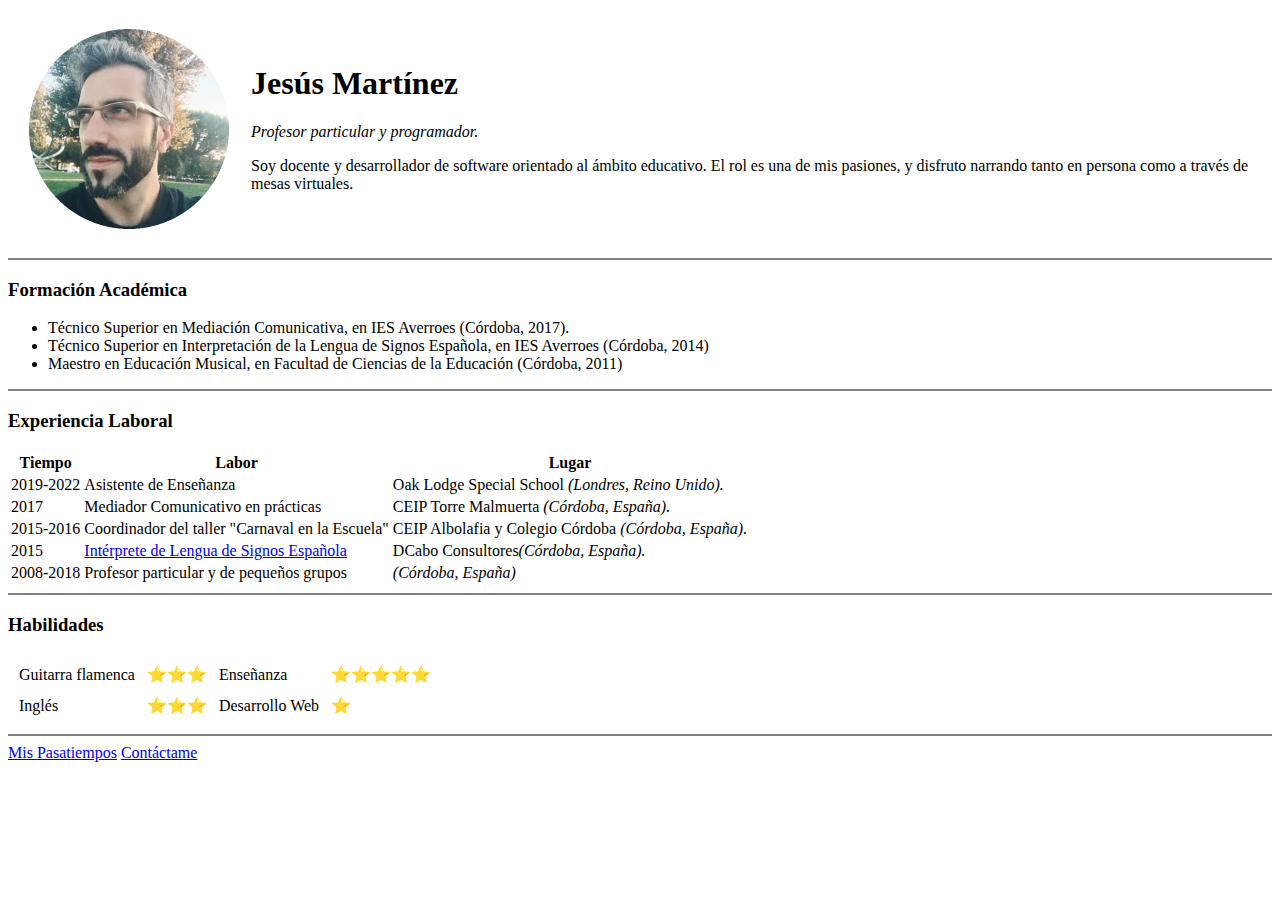
==== index.html @ cd4d8103 "Add initial CV website files" ====
<html lang="en">
<head>
    <meta charset="UTF-8">
    <meta http-equiv="X-UA-Compatible" content="IE=edge">
    <meta name="viewport" content="width=device-width, initial-scale=1.0">
    <title>Jesus Martinez CV</title>
</head>
<body>
    <table cellspacing="20">
        <tr>
            <td><img src="images/jesus_martinez-portrait.webp" alt="Retrato de Jesús Martínez"></td>
            <td><h1>Jesús Martínez</h1>
                <p><em>Profesor particular y programador.</em></p>
                <p>Soy docente y desarrollador de software orientado al ámbito educativo. El rol es una de mis pasiones, y disfruto narrando tanto en persona como a través de mesas virtuales.</p></td>
        </tr>
    </table>
    <hr noshade>
    <h3>Formación Académica</h3>
    <ul>
        <li>Técnico Superior en Mediación Comunicativa, en IES Averroes (Córdoba, 2017).</li>
        <li>Técnico Superior en Interpretación de la Lengua de Signos Española, en IES Averroes (Córdoba, 2014)</li>
        <li>Maestro en Educación Musical, en Facultad de Ciencias de la Educación (Córdoba, 2011)</li>
    </ul>
    <hr noshade>
    <h3>Experiencia Laboral</h3>
    <table>
        <thead>
            <th>Tiempo</th>
            <th>Labor</th>
            <th>Lugar</th>
        </thead>
        <tbody>
            <tr>
                <td>2019-2022</td>
                <td>Asistente de Enseñanza</td>
                <td>Oak Lodge Special School <em>(Londres, Reino Unido).</em></td>
            </tr>
            <tr>
                <td>2017</td>
                <td>Mediador Comunicativo en prácticas</td>
                <td>CEIP Torre Malmuerta <em>(Córdoba, España).</em></td>
            </tr>
            <tr>
                <td>2015-2016</td>
                <td>Coordinador del taller "Carnaval en la Escuela"</td>
                <td>CEIP Albolafia y Colegio Córdoba <em>(Córdoba, España).</em></td>
            </tr>
            <tr>
                <td>2015</td>
                <td><a href="https://www.youtube.com/watch?v=Wb2O7E3nvCs&t=199s">Intérprete de Lengua de Signos Española</td>
                <td>DCabo Consultores</a><em>(Córdoba, España).</em></td>
            </tr>
            <tr>
                <td>2008-2018</td>
                <td>Profesor particular y de pequeños grupos</td>
                <td><em>(Córdoba, España)</td>
            </tr>
        </tbody>
    </table>
    <hr noshade>
    <h3>Habilidades</h3>
    <table cellspacing="10">
        <tr>
            <td>Guitarra flamenca</td>
            <td>⭐⭐⭐</td>
            <td>Enseñanza</td>
            <td>⭐⭐⭐⭐⭐</td>
        </tr>
        <tr>
            <td>Inglés</td>
            <td>⭐⭐⭐</td>
            <td>Desarrollo Web</td>
            <td>⭐</td>
    </table>
    <hr noshade>
    <a href="mis_pasatiempos.html">Mis Pasatiempos</a>
    <a href="contactame.html">Contáctame</a>
</body>
</html>
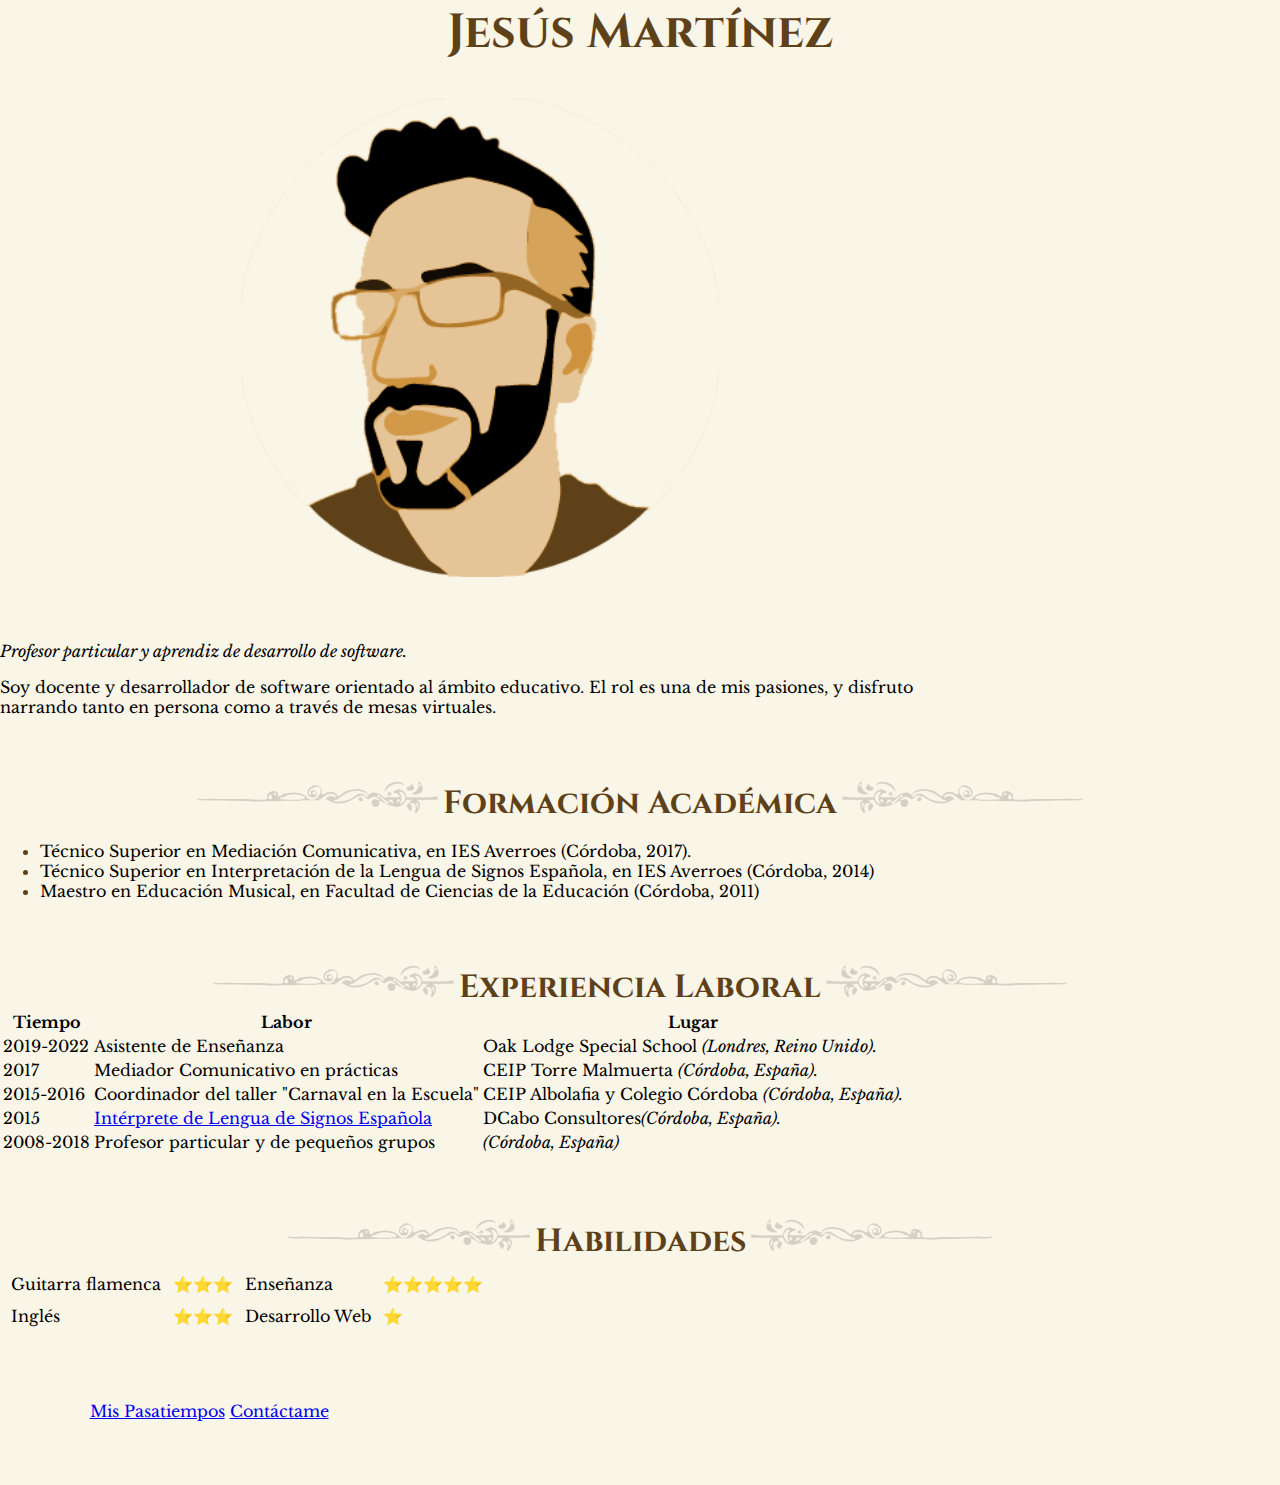
==== commit 74538b0b: "Añadido CSS y responsive design. Fase 1" ====
--- a/index.html
+++ b/index.html
@@ -4,76 +4,130 @@
     <meta http-equiv="X-UA-Compatible" content="IE=edge">
     <meta name="viewport" content="width=device-width, initial-scale=1.0">
     <title>Jesus Martinez CV</title>
+
+    <!-- STYLES -->
+    <link rel="stylesheet" href="css/styles.css">
+
+    <!-- FONTS
+    font-family: 'Cinzel', serif;
+    font-family: 'Libre Baskerville', serif; -->
+    <link rel="preconnect" href="https://fonts.googleapis.com">
+    <link rel="preconnect" href="https://fonts.gstatic.com" crossorigin>
+    <link href="https://fonts.googleapis.com/css2?family=Cinzel:wght@500&family=Libre+Baskerville&display=swap" rel="stylesheet">
 </head>
+
+<!------------------------------ TABLA INICIAL ------------------------------------->
+
 <body>
-    <table cellspacing="20">
-        <tr>
-            <td><img src="images/jesus_martinez-portrait.webp" alt="Retrato de Jesús Martínez"></td>
-            <td><h1>Jesús Martínez</h1>
-                <p><em>Profesor particular y programador.</em></p>
-                <p>Soy docente y desarrollador de software orientado al ámbito educativo. El rol es una de mis pasiones, y disfruto narrando tanto en persona como a través de mesas virtuales.</p></td>
-        </tr>
-    </table>
-    <hr noshade>
-    <h3>Formación Académica</h3>
-    <ul>
-        <li>Técnico Superior en Mediación Comunicativa, en IES Averroes (Córdoba, 2017).</li>
-        <li>Técnico Superior en Interpretación de la Lengua de Signos Española, en IES Averroes (Córdoba, 2014)</li>
-        <li>Maestro en Educación Musical, en Facultad de Ciencias de la Educación (Córdoba, 2011)</li>
-    </ul>
-    <hr noshade>
-    <h3>Experiencia Laboral</h3>
-    <table>
-        <thead>
-            <th>Tiempo</th>
-            <th>Labor</th>
-            <th>Lugar</th>
-        </thead>
-        <tbody>
+
+    <section>
+
+        <h1>Jesús Martínez</h1>
+
+        <div class="margin-left">
+            <img class="img-jesus" src="images/jesus-portrait.png" alt="Retrato de Jesús Martínez">
+        </div>
+
+        <div class="margin-left">
+            <p><em>Profesor particular y aprendiz de desarrollo de software.</em></p>
+            <p>Soy docente y desarrollador de software orientado al ámbito educativo. El rol es una de mis pasiones, y disfruto narrando tanto en persona como a través de mesas virtuales.</p>
+        </div>
+
+    </section>
+
+<!------------------------------ FORMACION ACADEMICA ------------------------------------->
+
+    <div class="separator">
+        <img src="images/linea-dcha.png" alt="linea derecha" class="line">
+        <h3>Formación Académica</h3>
+        <img src="images/linea-izq.png" alt="linea izquierda" class="line">
+    </div>
+
+    <div class="margin-left">
+        <ul>
+            <li>Técnico Superior en Mediación Comunicativa, en IES Averroes (Córdoba, 2017).</li>
+            <li>Técnico Superior en Interpretación de la Lengua de Signos Española, en IES Averroes (Córdoba, 2014)</li>
+            <li>Maestro en Educación Musical, en Facultad de Ciencias de la Educación (Córdoba, 2011)</li>
+        </ul>
+    </div>
+
+<!------------------------------ EXPERIENCIA LABORAL ------------------------------------->
+ 
+    <div class="separator">
+        <img src="images/linea-dcha.png" alt="linea derecha" class="line">
+        <h3>Experiencia Laboral</h3>
+        <img src="images/linea-izq.png" alt="linea izquierda" class="line">
+    </div>
+    
+    <div class="table-container margin-left">
+        <table>
+            <thead>
+                <th>Tiempo</th>
+                <th>Labor</th>
+                <th>Lugar</th>
+            </thead>
+            <tbody>
+                <tr>
+                    <td>2019-2022</td>
+                    <td>Asistente de Enseñanza</td>
+                    <td>Oak Lodge Special School <em>(Londres, Reino Unido).</em></td>
+                </tr>
+                <tr>
+                    <td>2017</td>
+                    <td>Mediador Comunicativo en prácticas</td>
+                    <td>CEIP Torre Malmuerta <em>(Córdoba, España).</em></td>
+                </tr>
+                <tr>
+                    <td>2015-2016</td>
+                    <td>Coordinador del taller "Carnaval en la Escuela"</td>
+                    <td>CEIP Albolafia y Colegio Córdoba <em>(Córdoba, España).</em></td>
+                </tr>
+                <tr>
+                    <td>2015</td>
+                    <td><a href="https://www.youtube.com/watch?v=Wb2O7E3nvCs&t=199s">Intérprete de Lengua de Signos Española</td>
+                    <td>DCabo Consultores</a><em>(Córdoba, España).</em></td>
+                </tr>
+                <tr>
+                    <td>2008-2018</td>
+                    <td>Profesor particular y de pequeños grupos</td>
+                    <td><em>(Córdoba, España)</td>
+                </tr>
+            </tbody>
+        </table>
+    </div>
+
+<!------------------------------ HABILIDADES ------------------------------------->
+ 
+    <div class="separator">
+        <img src="images/linea-dcha.png" alt="linea derecha" class="line">
+        <h3>Habilidades</h3>
+        <img src="images/linea-izq.png" alt="linea izquierda" class="line">
+    </div>
+
+    <div class="table-container margin-left">
+        <table cellspacing="10">
             <tr>
-                <td>2019-2022</td>
-                <td>Asistente de Enseñanza</td>
-                <td>Oak Lodge Special School <em>(Londres, Reino Unido).</em></td>
+                <td>Guitarra flamenca</td>
+                <td>⭐⭐⭐</td>
+                <td>Enseñanza</td>
+                <td>⭐⭐⭐⭐⭐</td>
             </tr>
             <tr>
-                <td>2017</td>
-                <td>Mediador Comunicativo en prácticas</td>
-                <td>CEIP Torre Malmuerta <em>(Córdoba, España).</em></td>
-            </tr>
-            <tr>
-                <td>2015-2016</td>
-                <td>Coordinador del taller "Carnaval en la Escuela"</td>
-                <td>CEIP Albolafia y Colegio Córdoba <em>(Córdoba, España).</em></td>
-            </tr>
-            <tr>
-                <td>2015</td>
-                <td><a href="https://www.youtube.com/watch?v=Wb2O7E3nvCs&t=199s">Intérprete de Lengua de Signos Española</td>
-                <td>DCabo Consultores</a><em>(Córdoba, España).</em></td>
-            </tr>
-            <tr>
-                <td>2008-2018</td>
-                <td>Profesor particular y de pequeños grupos</td>
-                <td><em>(Córdoba, España)</td>
-            </tr>
-        </tbody>
-    </table>
-    <hr noshade>
-    <h3>Habilidades</h3>
-    <table cellspacing="10">
-        <tr>
-            <td>Guitarra flamenca</td>
-            <td>⭐⭐⭐</td>
-            <td>Enseñanza</td>
-            <td>⭐⭐⭐⭐⭐</td>
-        </tr>
-        <tr>
-            <td>Inglés</td>
-            <td>⭐⭐⭐</td>
-            <td>Desarrollo Web</td>
-            <td>⭐</td>
-    </table>
-    <hr noshade>
+                <td>Inglés</td>
+                <td>⭐⭐⭐</td>
+                <td>Desarrollo Web</td>
+                <td>⭐</td>
+        </table>
+    </div>
+
+<!------------------------------ FOOTER ------------------------------------->
+
+<footer>
     <a href="mis_pasatiempos.html">Mis Pasatiempos</a>
     <a href="contactame.html">Contáctame</a>
+</footer>
+
 </body>
+
+
 </html>--- a/css/styles.css
+++ b/css/styles.css
@@ -0,0 +1,108 @@
+/******************** TAG SELECTORS ********************/
+
+
+
+/******************** CLASS SELECTORS ********************/
+
+body {
+    margin: 0;
+    background-color: #F9F5E7;
+    font-family: 'Libre Baskerville', serif;
+}
+
+footer {
+    margin: 5% 7%;
+}
+
+hr {
+    height: 0px;
+    border-top-width: 5px;
+    width: 3%;
+    border-style: dotted none none;
+    background-color: #FEFAE0;
+}
+
+h1 {
+    font-size: 3rem;
+    text-align: center;
+}
+
+h1, h3 {
+    color: #5e4118;
+    font-family: 'Cinzel', serif;
+}
+
+h3 {
+    font-size: 2rem;
+    display: inline-block;
+    margin: 0;
+}
+
+ul li::marker {
+    color: #5e4118;
+}
+
+.separator {
+    margin-top: 5%;
+    text-align: center;
+}
+
+.line {
+    display: inline-block;
+    margin: 0;
+    opacity: 15%;
+    height: 2rem;
+}
+
+.table-container {
+    overflow-x:auto;
+}
+
+.margin-left {
+    margin: 0 25% 5% 0;
+}
+
+/***********************  ID SELECTORS ***************************/
+
+
+/***********************  FIRST SECTION ***************************/
+
+.first-section {
+    width: 48%;
+    display: inline-block;
+    visibility:hidden;
+}
+
+.img-jesus {
+    width: 50%;
+    padding: 0 25%;
+}
+
+/***********************  MEDIA ***************************/
+
+@media (max-width: 900px) {
+    .line {
+        height: 1.5rem;
+    }
+    .margin-left {
+        margin: 0;
+    }
+}
+@media (max-width: 780px) {
+    .line {
+        height: auto;
+        width: 20%;
+    }
+}
+@media (max-width: 680px) {
+    .line {
+        display: block;
+        height: auto;
+        margin: 0 auto;
+    }
+    body {
+        margin: 0 5%;
+    }
+}
+
+
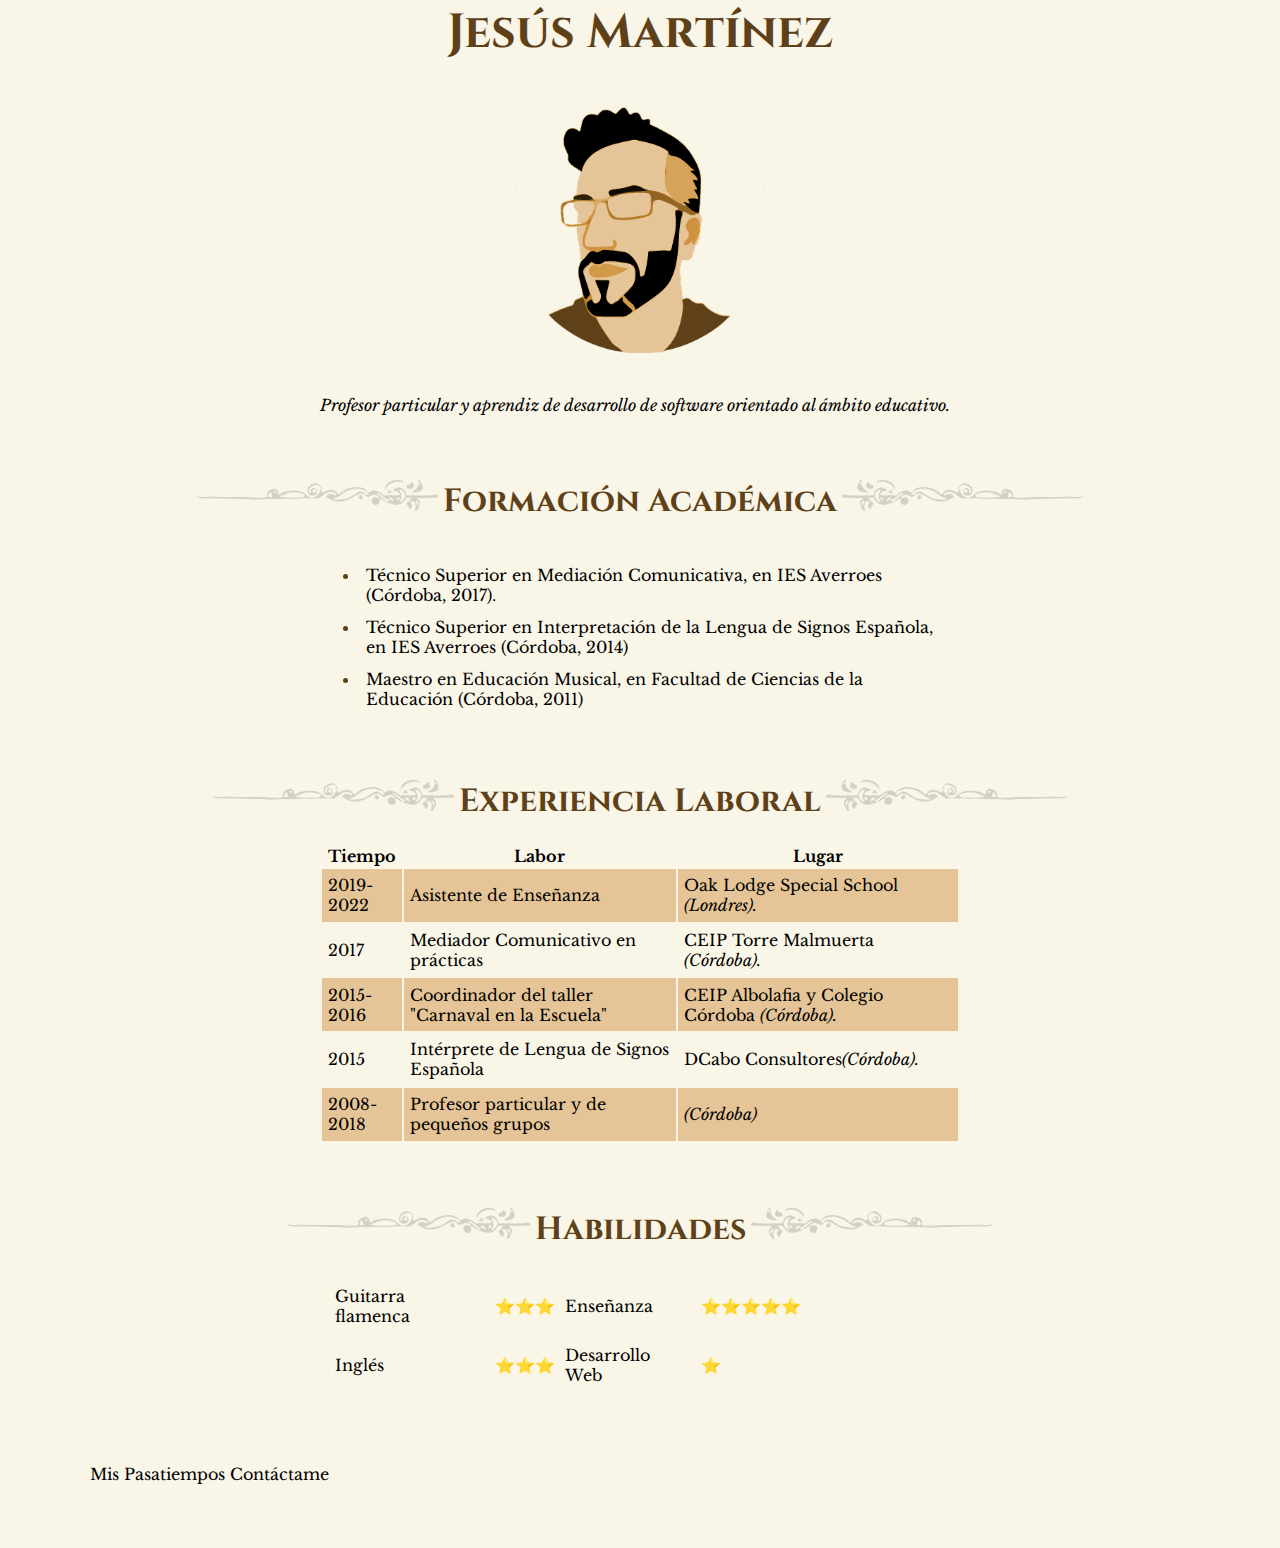
==== commit 98493b28: "Better responsive design" ====
--- a/index.html
+++ b/index.html
@@ -24,13 +24,12 @@
 
         <h1>Jesús Martínez</h1>
 
-        <div class="margin-left">
+        <div class="center">
             <img class="img-jesus" src="images/jesus-portrait.png" alt="Retrato de Jesús Martínez">
         </div>
 
         <div class="margin-left">
-            <p><em>Profesor particular y aprendiz de desarrollo de software.</em></p>
-            <p>Soy docente y desarrollador de software orientado al ámbito educativo. El rol es una de mis pasiones, y disfruto narrando tanto en persona como a través de mesas virtuales.</p>
+            <p><em>Profesor particular y aprendiz de desarrollo de software orientado al ámbito educativo.</em></p>
         </div>
 
     </section>
@@ -42,6 +41,7 @@
         <h3>Formación Académica</h3>
         <img src="images/linea-izq.png" alt="linea izquierda" class="line">
     </div>
+    <br>
 
     <div class="margin-left">
         <ul>
@@ -58,6 +58,7 @@
         <h3>Experiencia Laboral</h3>
         <img src="images/linea-izq.png" alt="linea izquierda" class="line">
     </div>
+    <br>
     
     <div class="table-container margin-left">
         <table>
@@ -67,30 +68,30 @@
                 <th>Lugar</th>
             </thead>
             <tbody>
-                <tr>
+                <tr class="orange-bg">
                     <td>2019-2022</td>
                     <td>Asistente de Enseñanza</td>
-                    <td>Oak Lodge Special School <em>(Londres, Reino Unido).</em></td>
+                    <td>Oak Lodge Special School <em>(Londres).</em></td>
                 </tr>
                 <tr>
                     <td>2017</td>
                     <td>Mediador Comunicativo en prácticas</td>
-                    <td>CEIP Torre Malmuerta <em>(Córdoba, España).</em></td>
+                    <td>CEIP Torre Malmuerta <em>(Córdoba).</em></td>
                 </tr>
-                <tr>
+                <tr class="orange-bg">
                     <td>2015-2016</td>
                     <td>Coordinador del taller "Carnaval en la Escuela"</td>
-                    <td>CEIP Albolafia y Colegio Córdoba <em>(Córdoba, España).</em></td>
+                    <td>CEIP Albolafia y Colegio Córdoba <em>(Córdoba).</em></td>
                 </tr>
                 <tr>
                     <td>2015</td>
                     <td><a href="https://www.youtube.com/watch?v=Wb2O7E3nvCs&t=199s">Intérprete de Lengua de Signos Española</td>
-                    <td>DCabo Consultores</a><em>(Córdoba, España).</em></td>
+                    <td>DCabo Consultores</a><em>(Córdoba).</em></td>
                 </tr>
-                <tr>
+                <tr class="orange-bg">
                     <td>2008-2018</td>
                     <td>Profesor particular y de pequeños grupos</td>
-                    <td><em>(Córdoba, España)</td>
+                    <td><em>(Córdoba)</td>
                 </tr>
             </tbody>
         </table>
@@ -103,6 +104,7 @@
         <h3>Habilidades</h3>
         <img src="images/linea-izq.png" alt="linea izquierda" class="line">
     </div>
+    <br>
 
     <div class="table-container margin-left">
         <table cellspacing="10">
--- a/css/styles.css
+++ b/css/styles.css
@@ -1,8 +1,8 @@
 /******************** TAG SELECTORS ********************/
-
-
-
-/******************** CLASS SELECTORS ********************/
+a {
+    text-decoration: none;
+    color: black;
+}
 
 body {
     margin: 0;
@@ -38,9 +38,15 @@
     margin: 0;
 }
 
+td, li {
+    padding: 1%;
+}
+
 ul li::marker {
     color: #5e4118;
 }
+
+/******************** CLASS SELECTORS ********************/
 
 .separator {
     margin-top: 5%;
@@ -59,7 +65,11 @@
 }
 
 .margin-left {
-    margin: 0 25% 5% 0;
+    margin: 0 25%;
+}
+
+.orange-bg {
+    background-color: #e5c597;
 }
 
 /***********************  ID SELECTORS ***************************/
@@ -72,20 +82,28 @@
     display: inline-block;
     visibility:hidden;
 }
+.img-jesus {
+    position: relative;
+    width: 20%;
+    padding: 0 25%;
+    margin-bottom: 2%;
+}
+.center {
+    text-align: center;
+}
 
-.img-jesus {
-    width: 50%;
-    padding: 0 25%;
-}
 
 /***********************  MEDIA ***************************/
 
 @media (max-width: 900px) {
+    .img-jesus {
+        width: 50%;
+    }
     .line {
         height: 1.5rem;
     }
-    .margin-left {
-        margin: 0;
+    body {
+        margin: 0 5%;
     }
 }
 @media (max-width: 780px) {
@@ -100,9 +118,6 @@
         height: auto;
         margin: 0 auto;
     }
-    body {
-        margin: 0 5%;
-    }
 }
 
 
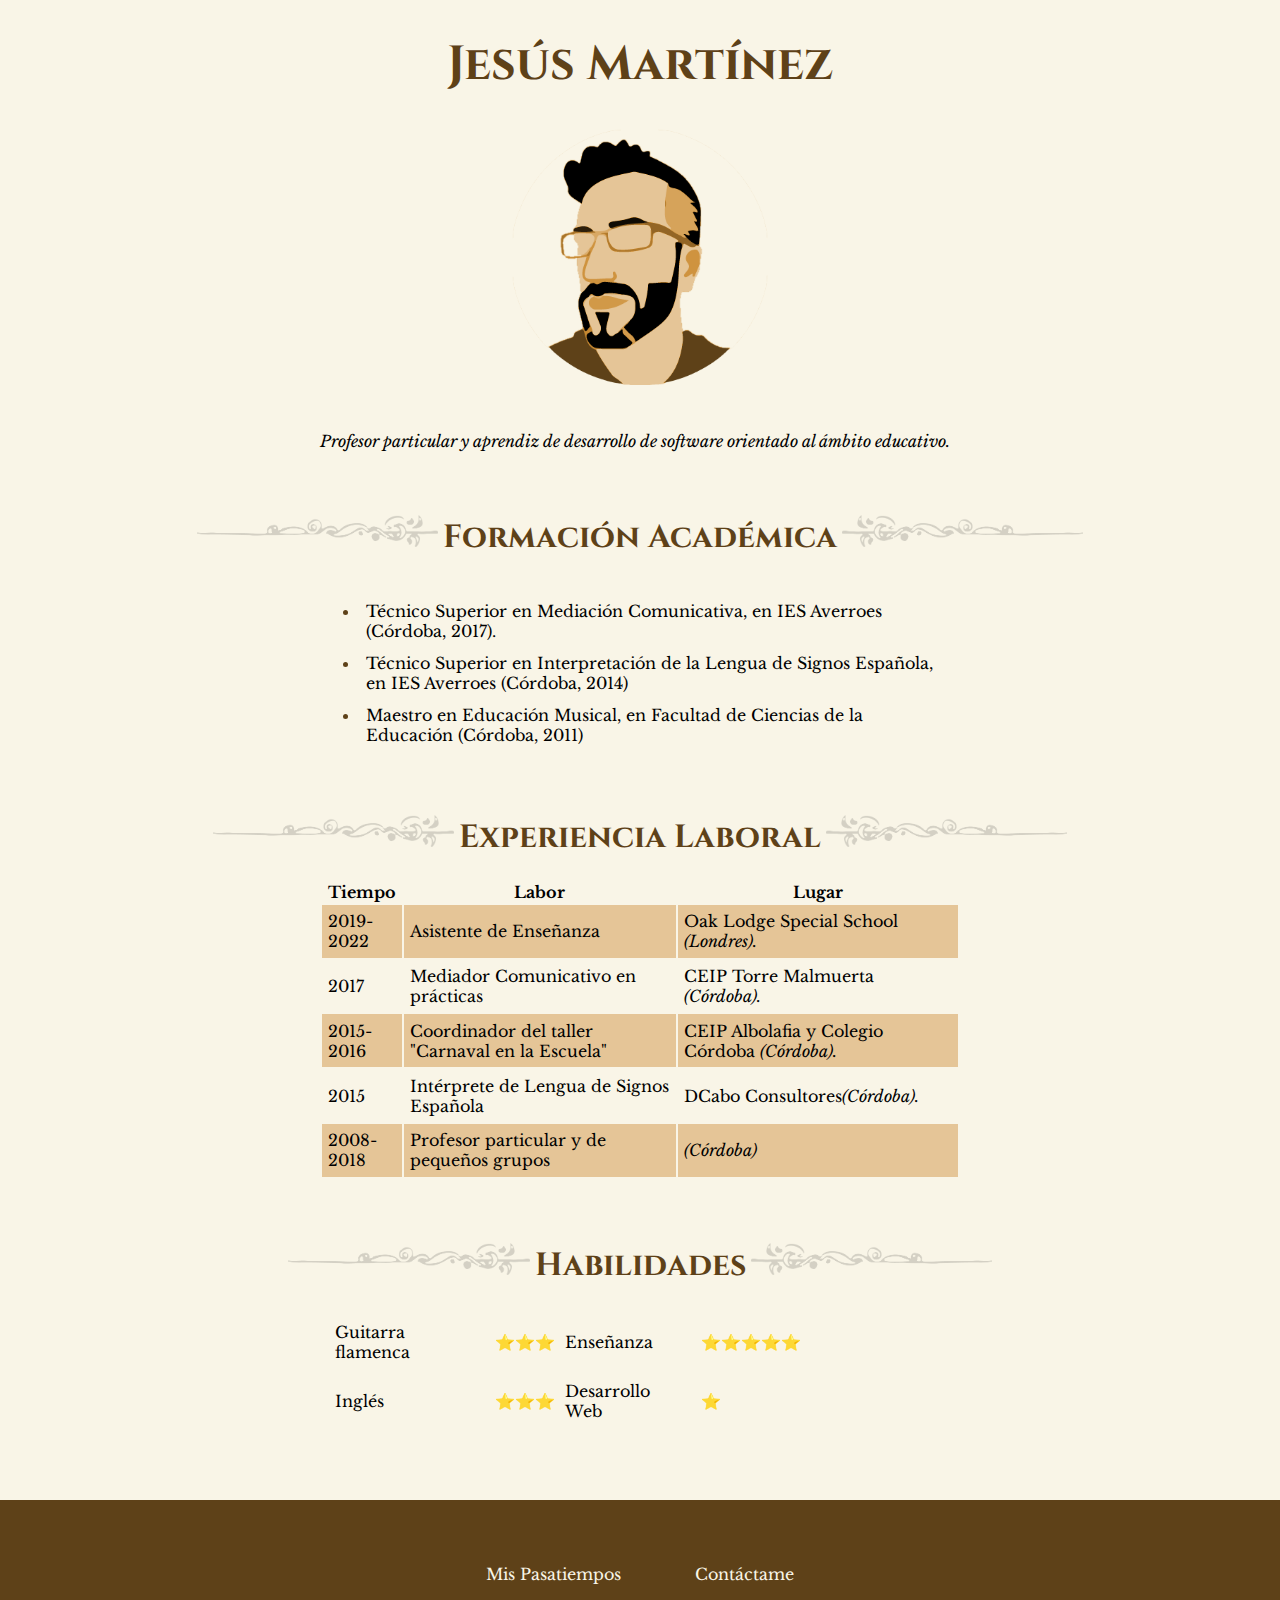
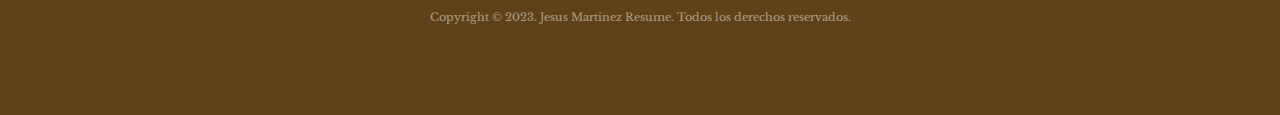
==== commit 7716c824: "Added: footer style and copyright" ====
--- a/index.html
+++ b/index.html
@@ -1,12 +1,13 @@
+<!DOCTYPE html>
 <html lang="en">
 <head>
     <meta charset="UTF-8">
     <meta http-equiv="X-UA-Compatible" content="IE=edge">
     <meta name="viewport" content="width=device-width, initial-scale=1.0">
-    <title>Jesus Martinez CV</title>
+    <title>Jesus Martinez Resume</title>
 
     <!-- STYLES -->
-    <link rel="stylesheet" href="css/styles.css">
+    <link rel="stylesheet" href="./css/styles.css">
 
     <!-- FONTS
     font-family: 'Cinzel', serif;
@@ -25,7 +26,7 @@
         <h1>Jesús Martínez</h1>
 
         <div class="center">
-            <img class="img-jesus" src="images/jesus-portrait.png" alt="Retrato de Jesús Martínez">
+            <img class="img-jesus" src="./images/jesus-portrait.png" alt="Retrato de Jesús Martínez">
         </div>
 
         <div class="margin-left">
@@ -34,7 +35,7 @@
 
     </section>
 
-<!------------------------------ FORMACION ACADEMICA ------------------------------------->
+<!------------------------------ EDUCATION ------------------------------------->
 
     <div class="separator">
         <img src="images/linea-dcha.png" alt="linea derecha" class="line">
@@ -51,7 +52,7 @@
         </ul>
     </div>
 
-<!------------------------------ EXPERIENCIA LABORAL ------------------------------------->
+<!------------------------------ WORK EXPERIENCE ------------------------------------->
  
     <div class="separator">
         <img src="images/linea-dcha.png" alt="linea derecha" class="line">
@@ -97,7 +98,7 @@
         </table>
     </div>
 
-<!------------------------------ HABILIDADES ------------------------------------->
+<!------------------------------ SKILLS ------------------------------------->
  
     <div class="separator">
         <img src="images/linea-dcha.png" alt="linea derecha" class="line">
@@ -122,11 +123,15 @@
         </table>
     </div>
 
+<!------------------------------ ACHIEVEMENTS AND CERTIFICATIONS ------------------------------------->
+
+
 <!------------------------------ FOOTER ------------------------------------->
 
 <footer>
     <a href="mis_pasatiempos.html">Mis Pasatiempos</a>
     <a href="contactame.html">Contáctame</a>
+    <p class="footer-text">Copyright © 2023. Jesus Martinez Resume. Todos los derechos reservados.</p>
 </footer>
 
 </body>
--- a/css/styles.css
+++ b/css/styles.css
@@ -1,4 +1,4 @@
-/******************** TAG SELECTORS ********************/
+/******************** ELEMENT SELECTORS ********************/
 a {
     text-decoration: none;
     color: black;
@@ -8,10 +8,6 @@
     margin: 0;
     background-color: #F9F5E7;
     font-family: 'Libre Baskerville', serif;
-}
-
-footer {
-    margin: 5% 7%;
 }
 
 hr {
@@ -92,6 +88,27 @@
     text-align: center;
 }
 
+/*********************** FOOTER ***************************/
+
+footer {
+    margin: 5% 0 0;
+    background-color: #5e4118;
+    padding: 5%;
+    text-align: center;
+}
+
+footer a{
+    color: #F9F5E7;
+    padding: 0 3%;
+}
+
+.footer-text {
+    font-size: 0.7rem;
+    color: #F9F5E7;
+    opacity: 50%;
+    line-height: 4;
+}
+
 
 /***********************  MEDIA ***************************/
 
@@ -111,6 +128,9 @@
         height: auto;
         width: 20%;
     }
+    .margin-left {
+        margin: 0;
+    }
 }
 @media (max-width: 680px) {
     .line {
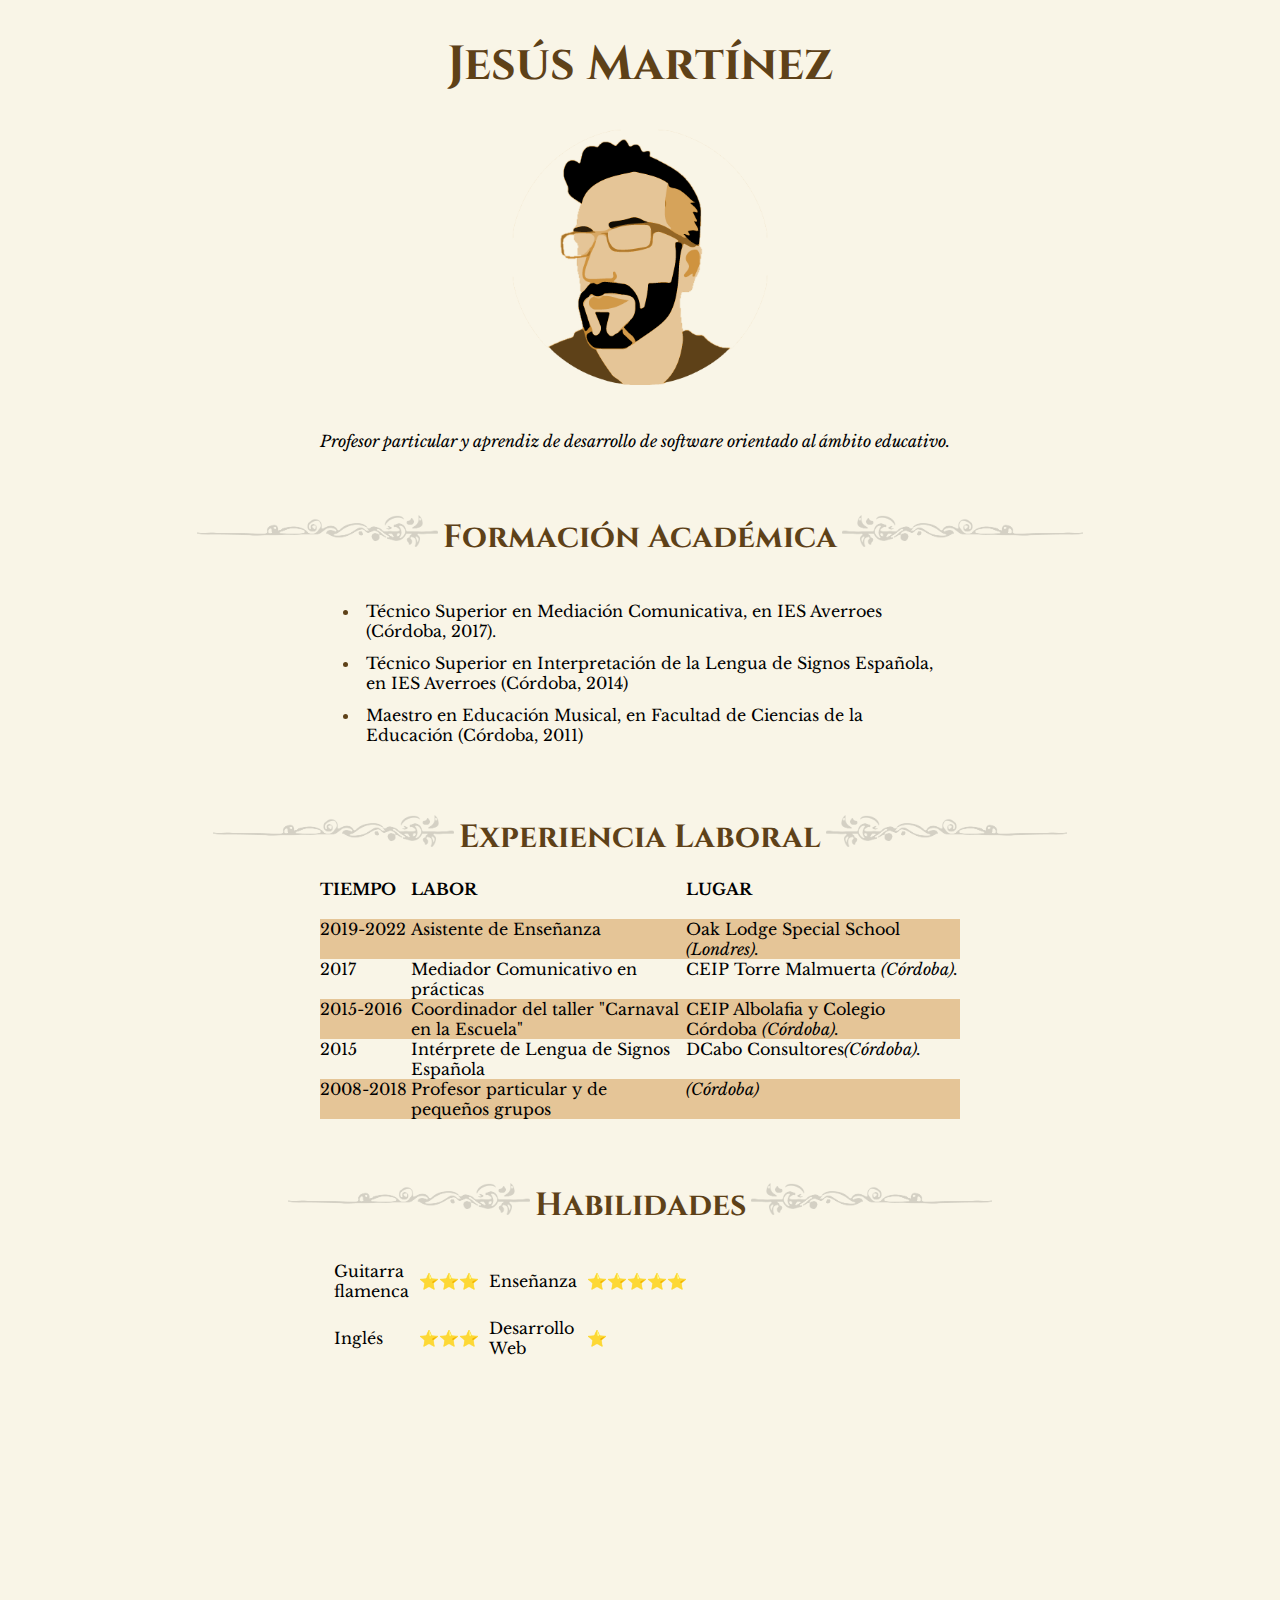
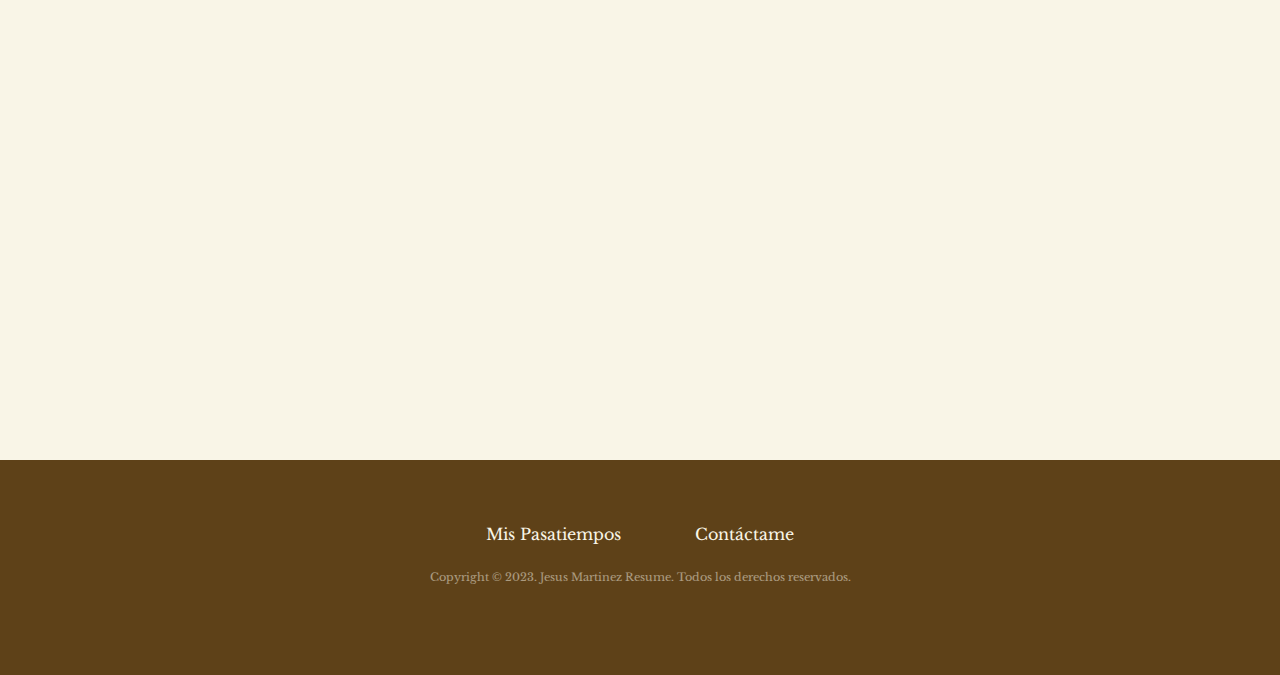
==== commit 5b01ab4f: "Table change for grid" ====
--- a/index.html
+++ b/index.html
@@ -60,42 +60,32 @@
         <img src="images/linea-izq.png" alt="linea izquierda" class="line">
     </div>
     <br>
-    
+
     <div class="table-container margin-left">
-        <table>
-            <thead>
-                <th>Tiempo</th>
-                <th>Labor</th>
-                <th>Lugar</th>
-            </thead>
-            <tbody>
-                <tr class="orange-bg">
-                    <td>2019-2022</td>
-                    <td>Asistente de Enseñanza</td>
-                    <td>Oak Lodge Special School <em>(Londres).</em></td>
-                </tr>
-                <tr>
-                    <td>2017</td>
-                    <td>Mediador Comunicativo en prácticas</td>
-                    <td>CEIP Torre Malmuerta <em>(Córdoba).</em></td>
-                </tr>
-                <tr class="orange-bg">
-                    <td>2015-2016</td>
-                    <td>Coordinador del taller "Carnaval en la Escuela"</td>
-                    <td>CEIP Albolafia y Colegio Córdoba <em>(Córdoba).</em></td>
-                </tr>
-                <tr>
-                    <td>2015</td>
-                    <td><a href="https://www.youtube.com/watch?v=Wb2O7E3nvCs&t=199s">Intérprete de Lengua de Signos Española</td>
-                    <td>DCabo Consultores</a><em>(Córdoba).</em></td>
-                </tr>
-                <tr class="orange-bg">
-                    <td>2008-2018</td>
-                    <td>Profesor particular y de pequeños grupos</td>
-                    <td><em>(Córdoba)</td>
-                </tr>
-            </tbody>
-        </table>
+        <!-- ROW 1 -->
+        <div><strong>TIEMPO</strong></div>
+        <div><strong>LABOR</strong></div>
+        <div><strong>LUGAR</strong></div>
+        <!-- ROW 2 -->
+        <div class="orange-bg">2019-2022</div>
+        <div class="orange-bg">Asistente de Enseñanza</div>
+        <div class="orange-bg">Oak Lodge Special School <em>(Londres).</em></div>
+        <!-- ROW 3 -->
+        <div>2017</div>
+        <div>Mediador Comunicativo en prácticas</div>
+        <div>CEIP Torre Malmuerta <em>(Córdoba).</em></div>
+        <!-- ROW 4 -->
+        <div class="orange-bg">2015-2016</div>
+        <div class="orange-bg">Coordinador del taller "Carnaval en la Escuela"</div>
+        <div class="orange-bg">CEIP Albolafia y Colegio Córdoba <em>(Córdoba).</em></div>
+        <!-- ROW 5 -->
+        <div>2015</div>
+        <div><a href="https://www.youtube.com/watch?v=Wb2O7E3nvCs&t=199s">Intérprete de Lengua de Signos Española</a></div>
+        <div>DCabo Consultores<em>(Córdoba).</em></div> 
+        <!-- ROW 6 -->
+        <div class="orange-bg">2008-2018</div>
+        <div class="orange-bg">Profesor particular y de pequeños grupos</div>
+        <div class="orange-bg"><em>(Córdoba)</em></div>
     </div>
 
 <!------------------------------ SKILLS ------------------------------------->
--- a/css/styles.css
+++ b/css/styles.css
@@ -57,7 +57,9 @@
 }
 
 .table-container {
-    overflow-x:auto;
+    display: grid;
+    grid-template-columns: 1fr 3fr 3fr;
+    grid-template-rows: 1fr 1fr 1fr 1fr 1fr 1fr;
 }
 
 .margin-left {
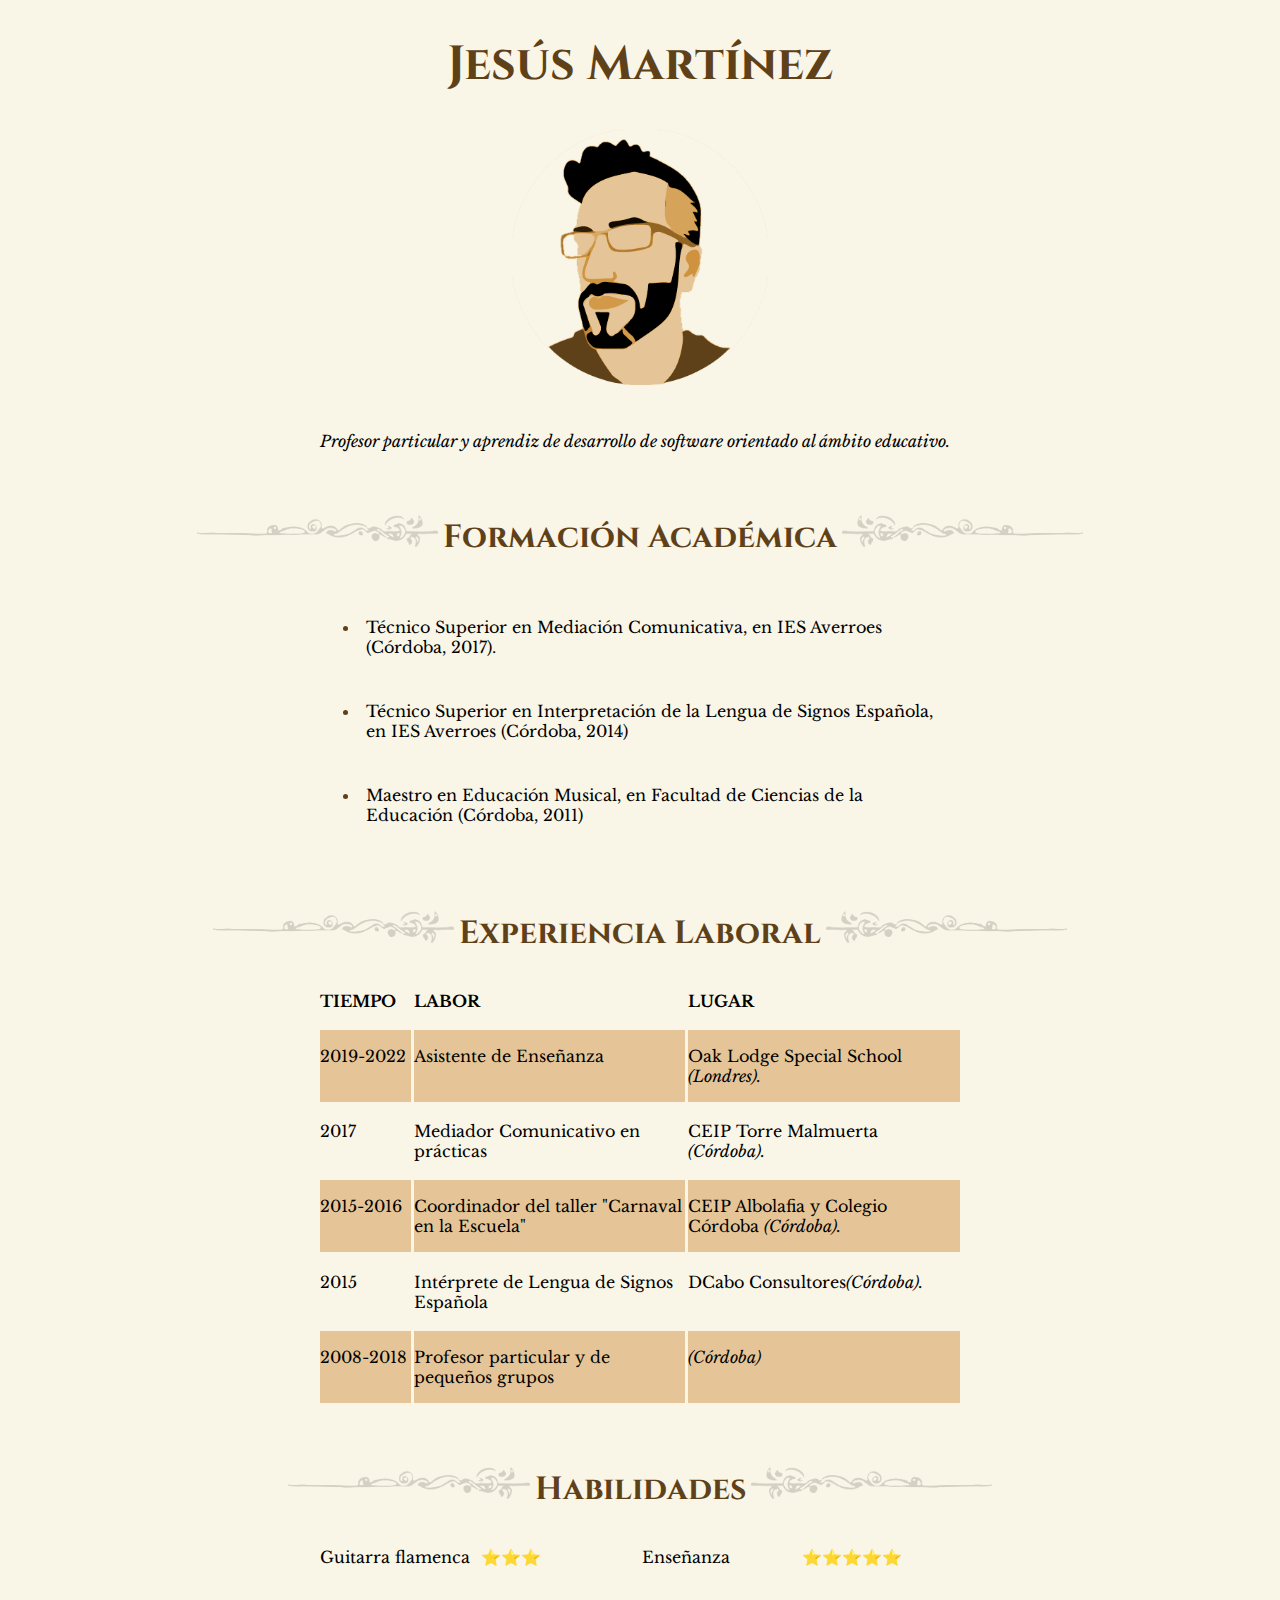
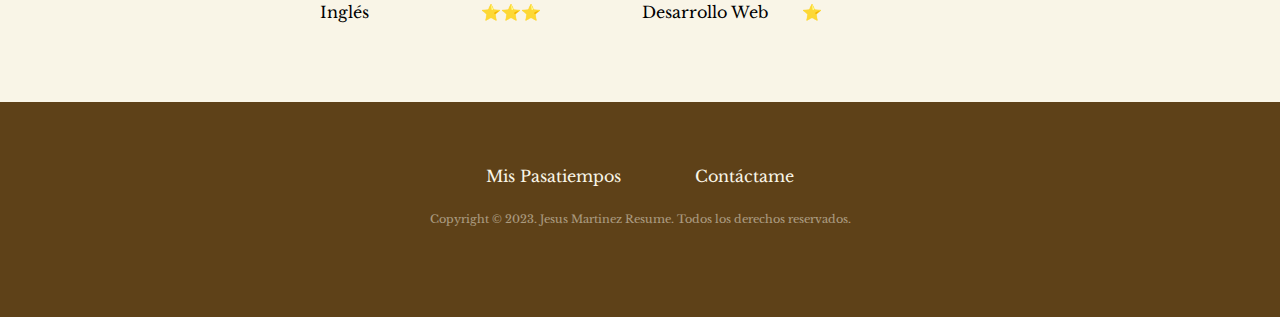
==== commit 910427db: "Skills-table gridded" ====
--- a/index.html
+++ b/index.html
@@ -46,9 +46,9 @@
 
     <div class="margin-left">
         <ul>
-            <li>Técnico Superior en Mediación Comunicativa, en IES Averroes (Córdoba, 2017).</li>
-            <li>Técnico Superior en Interpretación de la Lengua de Signos Española, en IES Averroes (Córdoba, 2014)</li>
-            <li>Maestro en Educación Musical, en Facultad de Ciencias de la Educación (Córdoba, 2011)</li>
+            <li><p>Técnico Superior en Mediación Comunicativa, en IES Averroes (Córdoba, 2017).</p></li>
+            <li><p>Técnico Superior en Interpretación de la Lengua de Signos Española, en IES Averroes (Córdoba, 2014)</p></li>
+            <li><p>Maestro en Educación Musical, en Facultad de Ciencias de la Educación (Córdoba, 2011)</p></li>
         </ul>
     </div>
 
@@ -61,31 +61,31 @@
     </div>
     <br>
 
-    <div class="table-container margin-left">
+    <div class="grid-container-experience margin-left">
         <!-- ROW 1 -->
-        <div><strong>TIEMPO</strong></div>
-        <div><strong>LABOR</strong></div>
-        <div><strong>LUGAR</strong></div>
+        <div><p><strong>TIEMPO</strong></p></div>
+        <div><p><strong>LABOR</strong></p></div>
+        <div><p><strong>LUGAR</strong></p></div>
         <!-- ROW 2 -->
-        <div class="orange-bg">2019-2022</div>
-        <div class="orange-bg">Asistente de Enseñanza</div>
-        <div class="orange-bg">Oak Lodge Special School <em>(Londres).</em></div>
+        <div class="orange-bg"><p>2019-2022</p></div>
+        <div class="orange-bg"><p>Asistente de Enseñanza</p></div>
+        <div class="orange-bg"><p>Oak Lodge Special School <em>(Londres).</em></p></div>
         <!-- ROW 3 -->
-        <div>2017</div>
-        <div>Mediador Comunicativo en prácticas</div>
-        <div>CEIP Torre Malmuerta <em>(Córdoba).</em></div>
+        <div><p>2017</p></div>
+        <div><p>Mediador Comunicativo en prácticas</p></div>
+        <div><p>CEIP Torre Malmuerta <em>(Córdoba).</em></p></div>
         <!-- ROW 4 -->
-        <div class="orange-bg">2015-2016</div>
-        <div class="orange-bg">Coordinador del taller "Carnaval en la Escuela"</div>
-        <div class="orange-bg">CEIP Albolafia y Colegio Córdoba <em>(Córdoba).</em></div>
+        <div class="orange-bg"><p>2015-2016</p></div>
+        <div class="orange-bg"><p>Coordinador del taller "Carnaval en la Escuela"</p></div>
+        <div class="orange-bg"><p>CEIP Albolafia y Colegio Córdoba <em>(Córdoba).</em></p></div>
         <!-- ROW 5 -->
-        <div>2015</div>
-        <div><a href="https://www.youtube.com/watch?v=Wb2O7E3nvCs&t=199s">Intérprete de Lengua de Signos Española</a></div>
-        <div>DCabo Consultores<em>(Córdoba).</em></div> 
+        <div><p>2015</p></div>
+        <div><p><a href="https://www.youtube.com/watch?v=Wb2O7E3nvCs&t=199s">Intérprete de Lengua de Signos Española</a></p></div>
+        <div><p>DCabo Consultores<em>(Córdoba).</em></p></div> 
         <!-- ROW 6 -->
-        <div class="orange-bg">2008-2018</div>
-        <div class="orange-bg">Profesor particular y de pequeños grupos</div>
-        <div class="orange-bg"><em>(Córdoba)</em></div>
+        <div class="orange-bg"><p>2008-2018</p></div>
+        <div class="orange-bg"><p>Profesor particular y de pequeños grupos</p></div>
+        <div class="orange-bg"><p><em>(Córdoba)</em></p></div>
     </div>
 
 <!------------------------------ SKILLS ------------------------------------->
@@ -97,20 +97,15 @@
     </div>
     <br>
 
-    <div class="table-container margin-left">
-        <table cellspacing="10">
-            <tr>
-                <td>Guitarra flamenca</td>
-                <td>⭐⭐⭐</td>
-                <td>Enseñanza</td>
-                <td>⭐⭐⭐⭐⭐</td>
-            </tr>
-            <tr>
-                <td>Inglés</td>
-                <td>⭐⭐⭐</td>
-                <td>Desarrollo Web</td>
-                <td>⭐</td>
-        </table>
+    <div class="grid-container-skills margin-left">
+        <div><p>Guitarra flamenca</p></div>
+        <div><p>⭐⭐⭐</p></div>
+        <div><p>Enseñanza</p></div>
+        <div><p>⭐⭐⭐⭐⭐</p></div>
+        <div><p>Inglés</p></div>
+        <div><p>⭐⭐⭐</p></div>
+        <div><p>Desarrollo Web</p></div>
+        <div><p>⭐</p></div>
     </div>
 
 <!------------------------------ ACHIEVEMENTS AND CERTIFICATIONS ------------------------------------->
--- a/css/styles.css
+++ b/css/styles.css
@@ -56,10 +56,17 @@
     height: 2rem;
 }
 
-.table-container {
+.grid-container-experience {
     display: grid;
     grid-template-columns: 1fr 3fr 3fr;
-    grid-template-rows: 1fr 1fr 1fr 1fr 1fr 1fr;
+    gap: 0.2rem;
+    /* grid-template-rows: repeat(6, 1fr); */
+}
+
+.grid-container-skills {
+    display: grid;
+    grid-template-columns: repeat(4, 1fr);
+    gap: 0.2rem;
 }
 
 .margin-left {
@@ -134,12 +141,15 @@
         margin: 0;
     }
 }
-@media (max-width: 680px) {
+@media (min-width: 339px) and (max-width: 680px) {
     .line {
         display: block;
         height: auto;
         margin: 0 auto;
     }
+    p {
+        font-size: 0.8rem;
+    }
 }
 
 
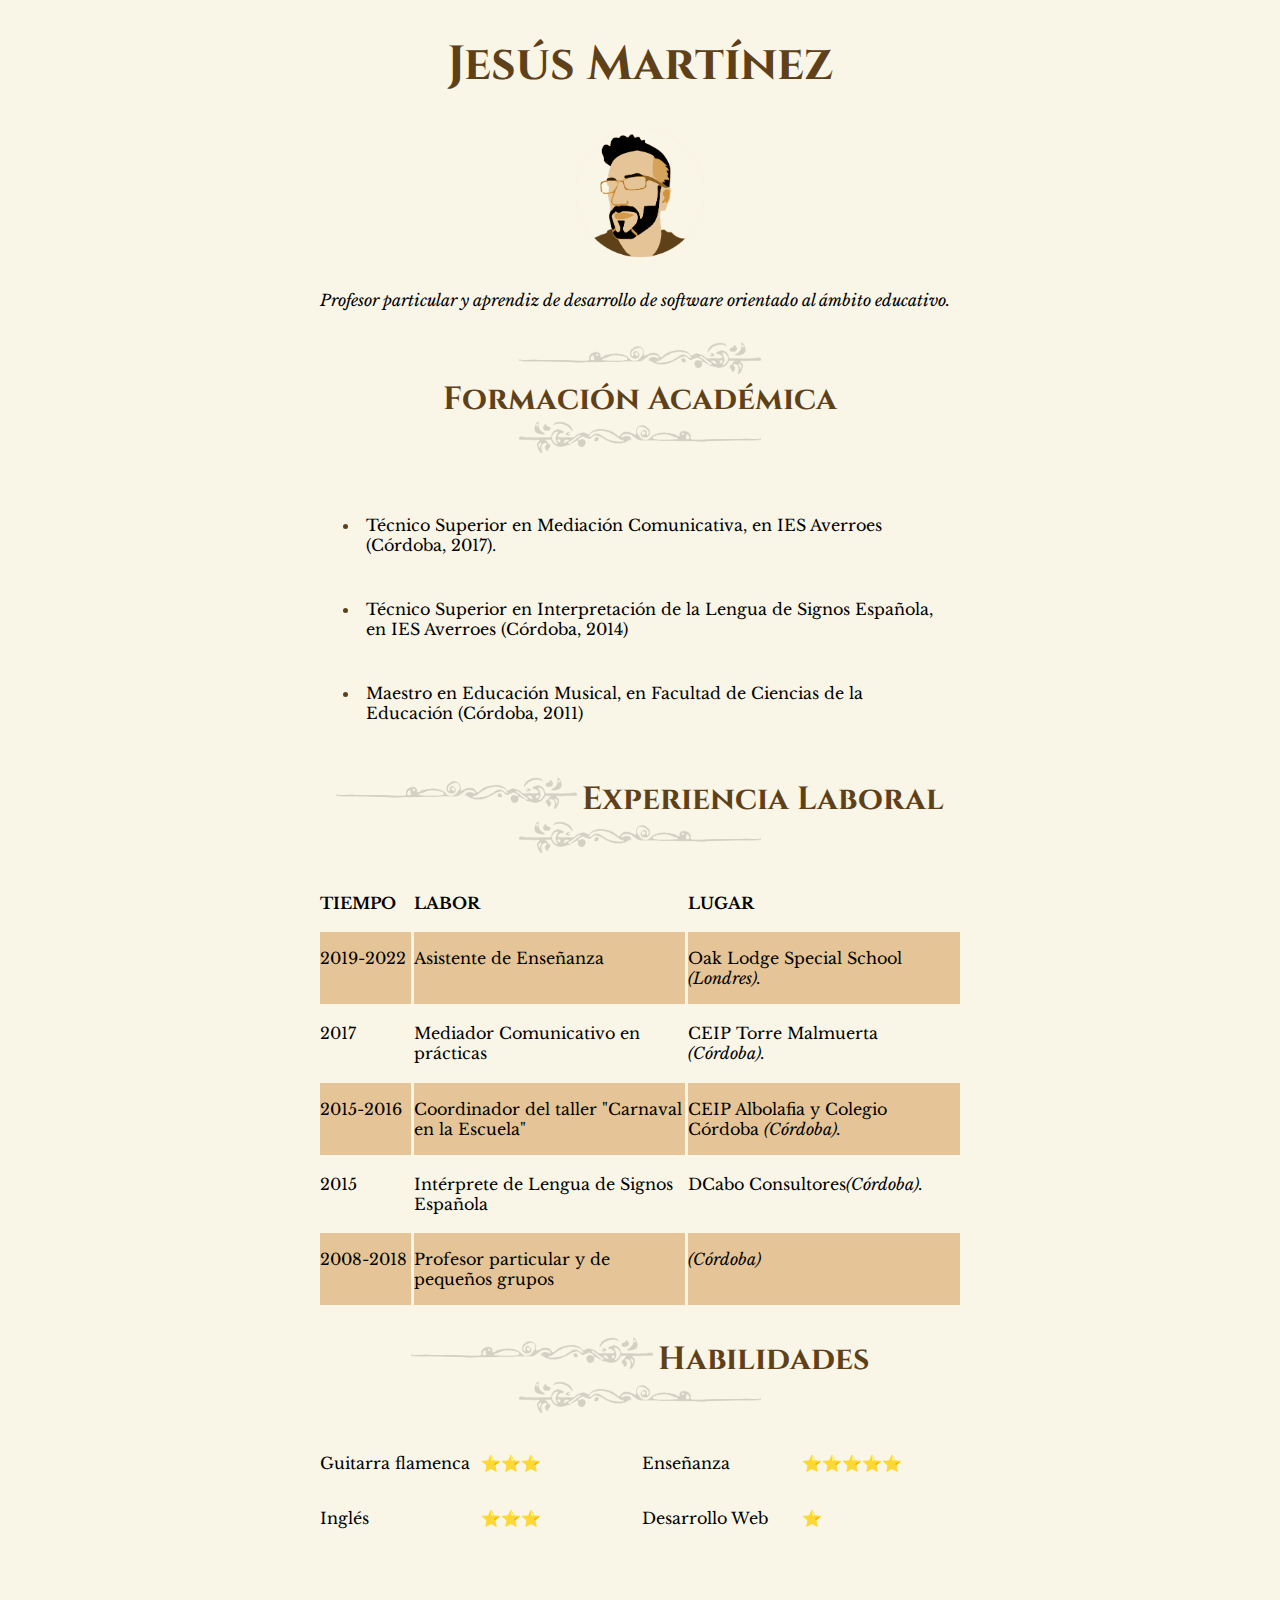
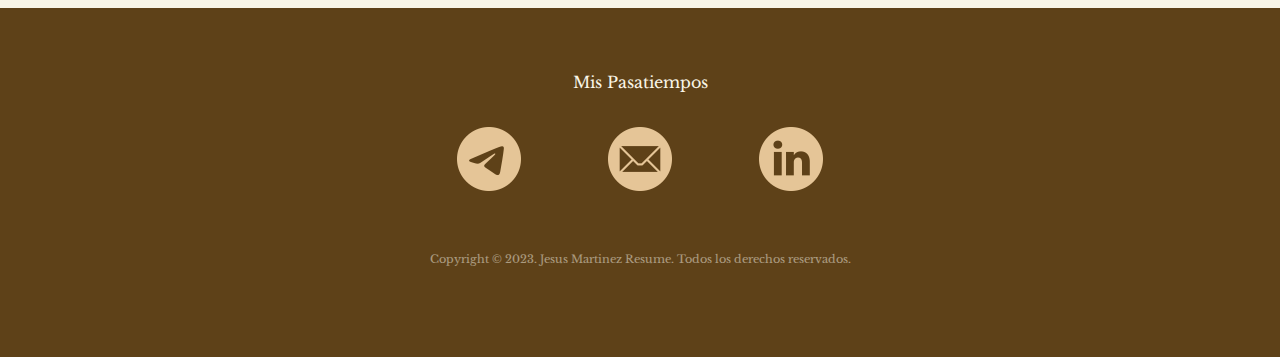
==== commit 44d1f5d8: "Media icons with links added to footer" ====
--- a/index.html
+++ b/index.html
@@ -29,7 +29,7 @@
             <img class="img-jesus" src="./images/jesus-portrait.png" alt="Retrato de Jesús Martínez">
         </div>
 
-        <div class="margin-left">
+        <div>
             <p><em>Profesor particular y aprendiz de desarrollo de software orientado al ámbito educativo.</em></p>
         </div>
 
@@ -37,76 +37,82 @@
 
 <!------------------------------ EDUCATION ------------------------------------->
 
-    <div class="separator">
-        <img src="images/linea-dcha.png" alt="linea derecha" class="line">
-        <h3>Formación Académica</h3>
-        <img src="images/linea-izq.png" alt="linea izquierda" class="line">
-    </div>
-    <br>
+    <section>
+        <div class="separator">
+            <img src="images/linea-dcha.png" alt="linea derecha" class="line">
+            <h3>Formación Académica</h3>
+            <img src="images/linea-izq.png" alt="linea izquierda" class="line">
+        </div>
+        <br>
 
-    <div class="margin-left">
-        <ul>
-            <li><p>Técnico Superior en Mediación Comunicativa, en IES Averroes (Córdoba, 2017).</p></li>
-            <li><p>Técnico Superior en Interpretación de la Lengua de Signos Española, en IES Averroes (Córdoba, 2014)</p></li>
-            <li><p>Maestro en Educación Musical, en Facultad de Ciencias de la Educación (Córdoba, 2011)</p></li>
-        </ul>
-    </div>
+        <div>
+            <ul>
+                <li><p>Técnico Superior en Mediación Comunicativa, en IES Averroes (Córdoba, 2017).</p></li>
+                <li><p>Técnico Superior en Interpretación de la Lengua de Signos Española, en IES Averroes (Córdoba, 2014)</p></li>
+                <li><p>Maestro en Educación Musical, en Facultad de Ciencias de la Educación (Córdoba, 2011)</p></li>
+            </ul>
+        </div>
+    </section>
 
 <!------------------------------ WORK EXPERIENCE ------------------------------------->
- 
-    <div class="separator">
-        <img src="images/linea-dcha.png" alt="linea derecha" class="line">
-        <h3>Experiencia Laboral</h3>
-        <img src="images/linea-izq.png" alt="linea izquierda" class="line">
-    </div>
-    <br>
 
-    <div class="grid-container-experience margin-left">
-        <!-- ROW 1 -->
-        <div><p><strong>TIEMPO</strong></p></div>
-        <div><p><strong>LABOR</strong></p></div>
-        <div><p><strong>LUGAR</strong></p></div>
-        <!-- ROW 2 -->
-        <div class="orange-bg"><p>2019-2022</p></div>
-        <div class="orange-bg"><p>Asistente de Enseñanza</p></div>
-        <div class="orange-bg"><p>Oak Lodge Special School <em>(Londres).</em></p></div>
-        <!-- ROW 3 -->
-        <div><p>2017</p></div>
-        <div><p>Mediador Comunicativo en prácticas</p></div>
-        <div><p>CEIP Torre Malmuerta <em>(Córdoba).</em></p></div>
-        <!-- ROW 4 -->
-        <div class="orange-bg"><p>2015-2016</p></div>
-        <div class="orange-bg"><p>Coordinador del taller "Carnaval en la Escuela"</p></div>
-        <div class="orange-bg"><p>CEIP Albolafia y Colegio Córdoba <em>(Córdoba).</em></p></div>
-        <!-- ROW 5 -->
-        <div><p>2015</p></div>
-        <div><p><a href="https://www.youtube.com/watch?v=Wb2O7E3nvCs&t=199s">Intérprete de Lengua de Signos Española</a></p></div>
-        <div><p>DCabo Consultores<em>(Córdoba).</em></p></div> 
-        <!-- ROW 6 -->
-        <div class="orange-bg"><p>2008-2018</p></div>
-        <div class="orange-bg"><p>Profesor particular y de pequeños grupos</p></div>
-        <div class="orange-bg"><p><em>(Córdoba)</em></p></div>
-    </div>
+    <section>
+        <div class="separator">
+            <img src="images/linea-dcha.png" alt="linea derecha" class="line">
+            <h3>Experiencia Laboral</h3>
+            <img src="images/linea-izq.png" alt="linea izquierda" class="line">
+        </div>
+        <br>
+
+        <div class="grid-container-experience margin-left">
+            <!-- ROW 1 -->
+            <div><p><strong>TIEMPO</strong></p></div>
+            <div><p><strong>LABOR</strong></p></div>
+            <div><p><strong>LUGAR</strong></p></div>
+            <!-- ROW 2 -->
+            <div class="orange-bg"><p>2019-2022</p></div>
+            <div class="orange-bg"><p>Asistente de Enseñanza</p></div>
+            <div class="orange-bg"><p>Oak Lodge Special School <em>(Londres).</em></p></div>
+            <!-- ROW 3 -->
+            <div><p>2017</p></div>
+            <div><p>Mediador Comunicativo en prácticas</p></div>
+            <div><p>CEIP Torre Malmuerta <em>(Córdoba).</em></p></div>
+            <!-- ROW 4 -->
+            <div class="orange-bg"><p>2015-2016</p></div>
+            <div class="orange-bg"><p>Coordinador del taller "Carnaval en la Escuela"</p></div>
+            <div class="orange-bg"><p>CEIP Albolafia y Colegio Córdoba <em>(Córdoba).</em></p></div>
+            <!-- ROW 5 -->
+            <div><p>2015</p></div>
+            <div><p><a href="https://www.youtube.com/watch?v=Wb2O7E3nvCs&t=199s">Intérprete de Lengua de Signos Española</a></p></div>
+            <div><p>DCabo Consultores<em>(Córdoba).</em></p></div> 
+            <!-- ROW 6 -->
+            <div class="orange-bg"><p>2008-2018</p></div>
+            <div class="orange-bg"><p>Profesor particular y de pequeños grupos</p></div>
+            <div class="orange-bg"><p><em>(Córdoba)</em></p></div>
+        </div>
+    </section>
 
 <!------------------------------ SKILLS ------------------------------------->
- 
-    <div class="separator">
-        <img src="images/linea-dcha.png" alt="linea derecha" class="line">
-        <h3>Habilidades</h3>
-        <img src="images/linea-izq.png" alt="linea izquierda" class="line">
-    </div>
-    <br>
+    
+    <section>
+        <div class="separator">
+            <img src="images/linea-dcha.png" alt="linea derecha" class="line">
+            <h3>Habilidades</h3>
+            <img src="images/linea-izq.png" alt="linea izquierda" class="line">
+        </div>
+        <br>
 
-    <div class="grid-container-skills margin-left">
-        <div><p>Guitarra flamenca</p></div>
-        <div><p>⭐⭐⭐</p></div>
-        <div><p>Enseñanza</p></div>
-        <div><p>⭐⭐⭐⭐⭐</p></div>
-        <div><p>Inglés</p></div>
-        <div><p>⭐⭐⭐</p></div>
-        <div><p>Desarrollo Web</p></div>
-        <div><p>⭐</p></div>
-    </div>
+        <div class="grid-container-skills margin-left">
+            <div><p>Guitarra flamenca</p></div>
+            <div><p>⭐⭐⭐</p></div>
+            <div><p>Enseñanza</p></div>
+            <div><p>⭐⭐⭐⭐⭐</p></div>
+            <div><p>Inglés</p></div>
+            <div><p>⭐⭐⭐</p></div>
+            <div><p>Desarrollo Web</p></div>
+            <div><p>⭐</p></div>
+        </div>
+    </section> 
 
 <!------------------------------ ACHIEVEMENTS AND CERTIFICATIONS ------------------------------------->
 
@@ -115,7 +121,18 @@
 
 <footer>
     <a href="mis_pasatiempos.html">Mis Pasatiempos</a>
-    <a href="contactame.html">Contáctame</a>
+    <div class="footer-div">
+        <div>
+            <a href="https://t.me/Hesures"><img src="./images/telegram.png" alt="telegram icon by Freepik"></a>
+        </div>
+        <div>
+            <a href="./contactame.html"><img src="./images/email.png" alt="gmail icon by Rukanicon"></a>
+        </div>
+       <div>
+        <a href="https://www.linkedin.com/in/jesus-martinez-merino/"><img src="./images/linkedin.png" alt="linkedin icon by Freepik"></a>
+       </div>
+    </div>
+    <br/>
     <p class="footer-text">Copyright © 2023. Jesus Martinez Resume. Todos los derechos reservados.</p>
 </footer>
 
--- a/css/styles.css
+++ b/css/styles.css
@@ -69,7 +69,7 @@
     gap: 0.2rem;
 }
 
-.margin-left {
+section {
     margin: 0 25%;
 }
 
@@ -118,6 +118,19 @@
     line-height: 4;
 }
 
+.footer-div {
+    display: flex;
+    margin-top: 2%;
+    justify-content: center;
+}
+
+.footer-div div {
+    padding: 1%;
+}
+
+.footer-div img{
+    width: 50%;
+}
 
 /***********************  MEDIA ***************************/
 
@@ -128,20 +141,19 @@
     .line {
         height: 1.5rem;
     }
-    body {
-        margin: 0 5%;
+    section {
+        margin: 0 10%;
     }
+
 }
 @media (max-width: 780px) {
     .line {
         height: auto;
         width: 20%;
     }
-    .margin-left {
-        margin: 0;
-    }
+
 }
-@media (min-width: 339px) and (max-width: 680px) {
+@media (min-width: 300px) and (max-width: 680px) {
     .line {
         display: block;
         height: auto;
@@ -150,6 +162,9 @@
     p {
         font-size: 0.8rem;
     }
+    section {
+        margin: 0 4%;
+    }
 }
 
 
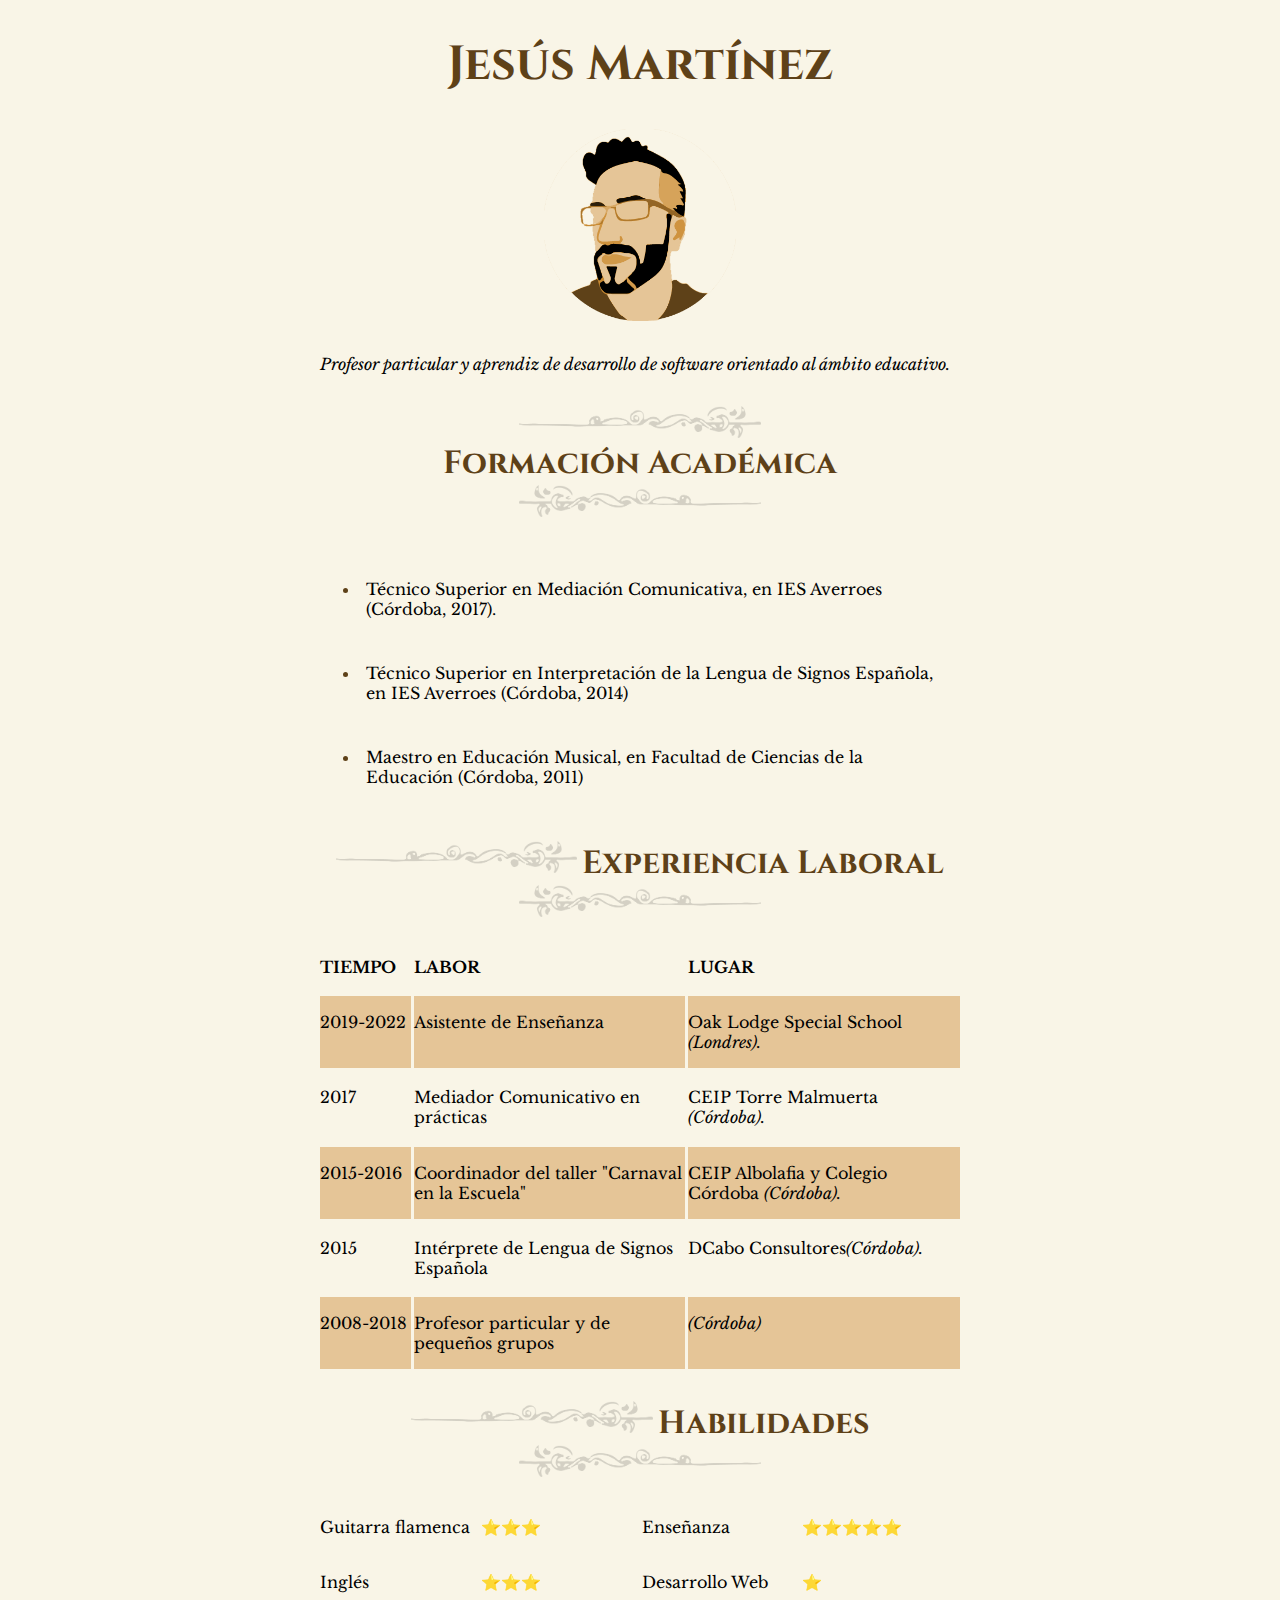
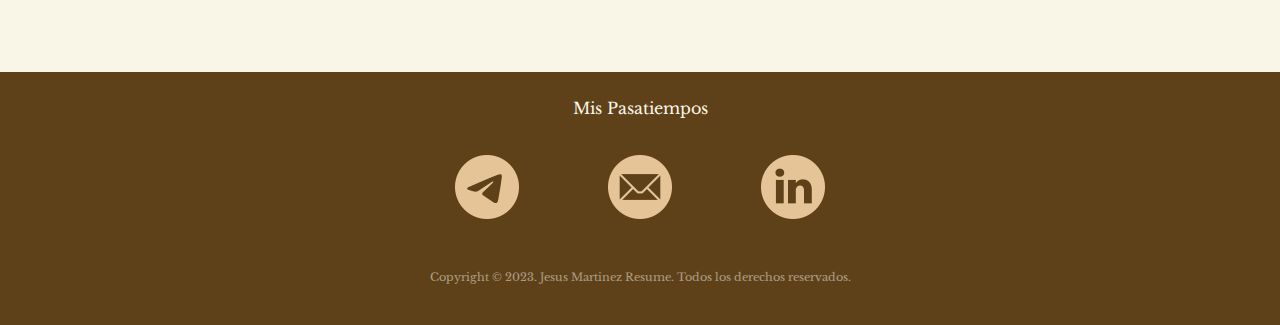
==== commit 9e2085a9: "Resized jesus-img and footer" ====
--- a/index.html
+++ b/index.html
@@ -39,9 +39,9 @@
 
     <section>
         <div class="separator">
-            <img src="images/linea-dcha.png" alt="linea derecha" class="line">
+            <img src="./images/linea-dcha.png" alt="linea derecha" class="line">
             <h3>Formación Académica</h3>
-            <img src="images/linea-izq.png" alt="linea izquierda" class="line">
+            <img src="./images/linea-izq.png" alt="linea izquierda" class="line">
         </div>
         <br>
 
@@ -58,9 +58,9 @@
 
     <section>
         <div class="separator">
-            <img src="images/linea-dcha.png" alt="linea derecha" class="line">
+            <img src="./images/linea-dcha.png" alt="linea derecha" class="line">
             <h3>Experiencia Laboral</h3>
-            <img src="images/linea-izq.png" alt="linea izquierda" class="line">
+            <img src="./images/linea-izq.png" alt="linea izquierda" class="line">
         </div>
         <br>
 
@@ -123,17 +123,17 @@
     <a href="mis_pasatiempos.html">Mis Pasatiempos</a>
     <div class="footer-div">
         <div>
-            <a href="https://t.me/Hesures"><img src="./images/telegram.png" alt="telegram icon by Freepik"></a>
+            <a href="https://t.me/Hesures" target="_blank"><img src="./images/telegram.png" alt="telegram icon by Freepik"></a>
         </div>
         <div>
-            <a href="./contactame.html"><img src="./images/email.png" alt="gmail icon by Rukanicon"></a>
+            <a href="./contactame.html" target="_blank"><img src="./images/email.png" alt="gmail icon by Rukanicon"></a>
         </div>
        <div>
-        <a href="https://www.linkedin.com/in/jesus-martinez-merino/"><img src="./images/linkedin.png" alt="linkedin icon by Freepik"></a>
+        <a href="https://www.linkedin.com/in/jesus-martinez-merino/" target="_blank"><img src="./images/linkedin.png" alt="linkedin icon by Freepik"></a>
        </div>
     </div>
     <br/>
-    <p class="footer-text">Copyright © 2023. Jesus Martinez Resume. Todos los derechos reservados.</p>
+    <p class="footer-copyright">Copyright © 2023. Jesus Martinez Resume. Todos los derechos reservados.</p>
 </footer>
 
 </body>
--- a/css/styles.css
+++ b/css/styles.css
@@ -89,7 +89,7 @@
 }
 .img-jesus {
     position: relative;
-    width: 20%;
+    width: 30%;
     padding: 0 25%;
     margin-bottom: 2%;
 }
@@ -102,7 +102,7 @@
 footer {
     margin: 5% 0 0;
     background-color: #5e4118;
-    padding: 5%;
+    padding: 2%;
     text-align: center;
 }
 
@@ -111,11 +111,11 @@
     padding: 0 3%;
 }
 
-.footer-text {
+.footer-copyright {
     font-size: 0.7rem;
     color: #F9F5E7;
     opacity: 50%;
-    line-height: 4;
+    line-height: 2;
 }
 
 .footer-div {
